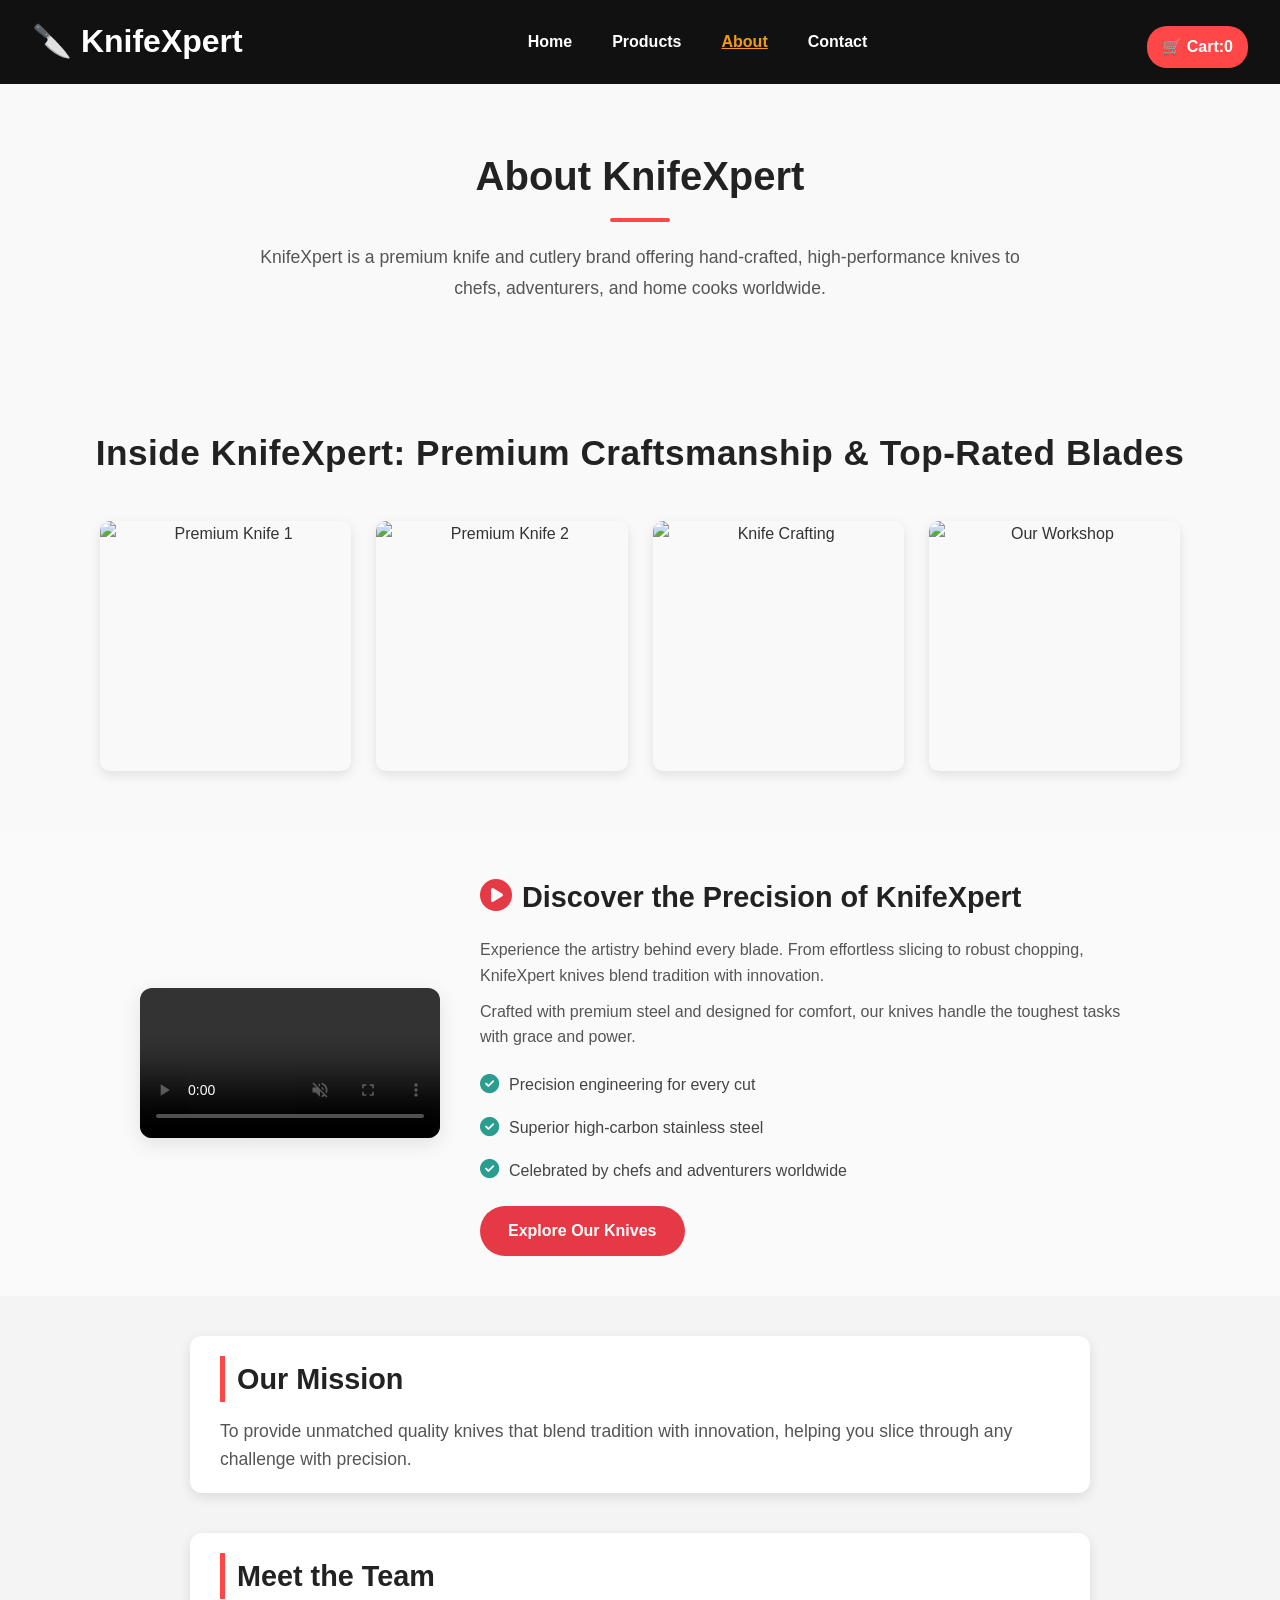
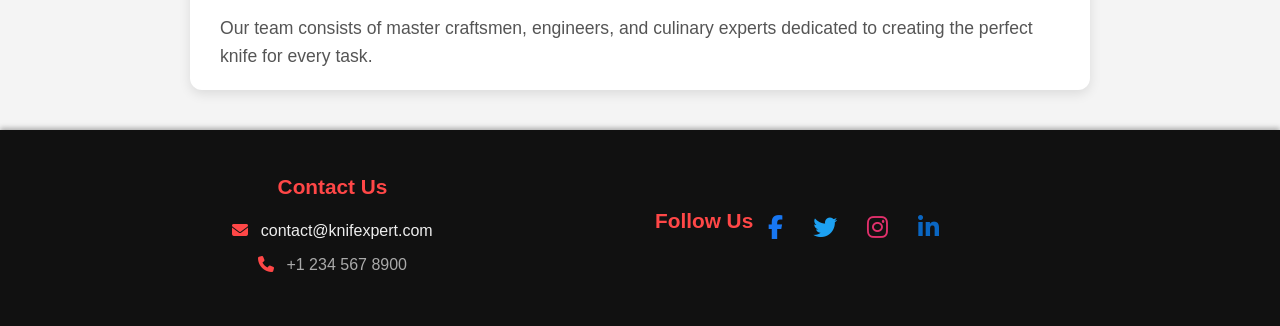
==== About.html @ e0113a68 "Add files via upload" ====
<!DOCTYPE html>
<html lang="en">
<head>
  <meta charset="UTF-8" />
  <meta name="viewport" content="width=device-width, initial-scale=1.0"/>
  <title>About Us | KnifeXpert</title>
  <link rel="stylesheet" href="style.css" />
  <link
    href="https://cdnjs.cloudflare.com/ajax/libs/font-awesome/6.4.0/css/all.min.css"
    rel="stylesheet"
   
  />
</head>
<body>

  <header>
    <h1>🔪 KnifeXpert</h1>
    <nav>
      <ul>
        <li><a href="index.html">Home</a></li>
        <li><a href="products.html">Products</a></li>
        <li><a href="about.html" class="active">About</a></li>
        
        <li><a href="contact.html">Contact</a></li>
      </ul>
    </nav>
    <div class="cart-icon">🛒 Cart: <span id="cart-count">0</span></div>
  </header>

  <main>
    <section class="about-intro">
      <h2>About KnifeXpert</h2>
      <p>
        KnifeXpert is a premium knife and cutlery brand offering hand-crafted, high-performance knives to chefs, adventurers, and home cooks worldwide.
      </p>
    </section>

    <!-- Image Gallery -->
    <section class="about-gallery">
      <h2>Inside KnifeXpert: Premium Craftsmanship & Top-Rated Blades</h2>
      <div class="gallery-grid">
        <img src="images/ab 1.jpg" alt="Premium Knife 1">
        <img src="images/ab2.jpg" alt="Premium Knife 2">
        <img src="images/ab 3.jpg" alt="Knife Crafting">
        <img src="images/ab 4.jpg" alt="Our Workshop">
      </div>
    </section>

<!-- Video Section -->
<section class="about-video">
  <div class="video-container">
    
    <!-- Video Left Side -->
    <div class="video-box">
      <video controls autoplay muted loop>
        <source src="video/video4.mp4" type="video/mp4">
        Your browser does not support the video tag.
      </video>
    </div>

    <div class="video-text">
  <h2><span class="icon-play"><i class="fas fa-play-circle"></i></span> Discover the Precision of KnifeXpert</h2>
  <div class="video-description">
    <p>Experience the artistry behind every blade. From effortless slicing to robust chopping, KnifeXpert knives blend tradition with innovation.</p>
    <p>Crafted with premium steel and designed for comfort, our knives handle the toughest tasks with grace and power.</p>
  </div>
  <ul class="features-list">
    <li><span class="icon-check"><i class="fas fa-check-circle"></i></span> Precision engineering for every cut</li>
    <li><span class="icon-check"><i class="fas fa-check-circle"></i></span> Superior high-carbon stainless steel</li>
    <li><span class="icon-check"><i class="fas fa-check-circle"></i></span> Celebrated by chefs and adventurers worldwide</li>
  </ul>
  <a href="products.html" class="btn-explore">Explore Our Knives</a>
</div>
  </div>
</section>





    <!-- Mission Statement -->
    <section class="mission-section">
      <h3>Our Mission</h3>
      <p>To provide unmatched quality knives that blend tradition with innovation, helping you slice through any challenge with precision.</p>
    </section>

    <!-- Team Section -->
    <section class="team-section">
      <h3>Meet the Team</h3>
      <p>Our team consists of master craftsmen, engineers, and culinary experts dedicated to creating the perfect knife for every task.</p>
    </section>
  </main>

  <footer>
    <div class="footer-content">
      <div class="footer-contact">
  <h4>Contact Us</h4>
  <p><i class="fas fa-envelope icon-red"></i> <a href="mailto:contact@knifexpert.com">contact@knifexpert.com</a></p>
  <p><i class="fas fa-phone icon-red"></i> +1 234 567 8900</p>
</div>

      <div class="footer-social">
        <h4>Follow Us</h4>
        <a href="#" aria-label="Facebook"><i class="fab fa-facebook-f"></i></a>
        <a href="#" aria-label="Twitter"><i class="fab fa-twitter"></i></a>
        <a href="#" aria-label="Instagram"><i class="fab fa-instagram"></i></a>
        <a href="#" aria-label="LinkedIn"><i class="fab fa-linkedin-in"></i></a>
      </div>
---- style.css ----
/* =========================
   RESET STYLES
   Removes default margin, padding, and sets box-sizing
============================ */
* {
  margin: 0;
  padding: 0;
  box-sizing: border-box;
  font-family: 'Segoe UI', Tahoma, Geneva, Verdana, sans-serif;
}

/* =========================
   BODY STYLE
============================ */
body {
  background-color: #f8f8f8;
  color: #222;
  line-height: 1.6;
}

/* =========================
   CONTAINER (CENTERS CONTENT)
============================ */
.container {
  width: 90%;
  max-width: 1200px;
  margin: 0 auto;
  padding: 20px 0;
}

/* =========================
   BUTTON STYLE
============================ */
.btn {
  display: inline-block;
  padding: 10px 20px;
  background-color: #111;
  color: #fff;
  text-decoration: none;
  border-radius: 5px;
  cursor: pointer;
  transition: background-color 0.3s ease;
}

.btn:hover {
  background-color: #444;
}

/* =========================
   HEADER AND NAVBAR
============================ */
header {
  background-color: #111;
  color: #fff;
  padding: 15px 0;
  position: sticky;
  top: 0;
  z-index: 1000;
}

header .container {
  display: flex;
  justify-content: space-between;
  align-items: center;
}

.logo {
  font-size: 1.8rem;
  font-weight: bold;
  color: #fff;
  text-decoration: none;
}

nav ul {
  list-style: none;
  display: flex;
  gap: 20px;
}

nav ul li a {
  color: #fff;
  text-decoration: none;
  font-weight: 500;
  transition: color 0.3s ease;
}

nav ul li a:hover {
  color: #ff4500;
}

/* =========================
   HERO SECTION
============================ */
.hero {
  position: relative;
  height: 90vh;
  background: url('hero-video.mp4') center center / cover no-repeat;
  display: flex;
  align-items: center;
  justify-content: center;
  color: #fff;
  text-align: center;
}

.hero-overlay {
  position: absolute;
  top: 0;
  left: 0;
  height: 100%;
  width: 100%;
  background-color: rgba(0, 0, 0, 0.6);
}

.hero-content {
  position: relative;
  z-index: 1;
}

.hero h1 {
  font-size: 3rem;
  margin-bottom: 20px;
}

.hero p {
  font-size: 1.2rem;
  margin-bottom: 30px;
}

/* =========================
   PRODUCT CARDS SECTION
============================ */
.products {
  display: grid;
  grid-template-columns: repeat(auto-fit, minmax(250px, 1fr));
  gap: 30px;
  padding: 40px 0;
}

.product-card {
  background-color: #fff;
  padding: 15px;
  border-radius: 15px;
  box-shadow: 0 4px 10px rgba(0,0,0,0.1);
  transition: transform 0.3s ease;
  position: relative;
}

.product-card:hover {
  transform: translateY(-10px);
}

.product-card img {
  width: 100%;
  height: 200px;
  object-fit: cover;
  border-radius: 10px;
}

.product-info {
  margin-top: 10px;
}

.product-info h4 {
  font-size: 1.2rem;
  margin-bottom: 5px;
  color: #222;
}

.product-info p {
  font-size: 0.9rem;
  color: #555;
  min-height: 40px; /* To keep card heights uniform */
}

.price {
  color: #e60000;
  font-weight: bold;
  margin: 10px 0;
  font-size: 1.1rem;
}

/* =========================
   ADD TO CART BUTTON
============================ */
.add-to-cart {
  padding: 8px 12px;
  background-color: #e60000;
  color: #fff;
  border: none;
  border-radius: 8px;
  cursor: pointer;
  transition: background-color 0.3s ease;
}

.add-to-cart:hover {
  background-color: #b30000;
}

/* =========================
   FOOTER
============================ */
footer {
  background-color: #111;
  color: #fff;
  padding: 30px 0;
  text-align: center;
}

footer .footer-links {
  margin-bottom: 15px;
}

footer .footer-links a {
  color: #ccc;
  margin: 0 10px;
  text-decoration: none;
  font-size: 0.9rem;
}

footer .footer-links a:hover {
  color: #fff;
}

footer p {
  font-size: 0.8rem;
  color: #aaa;
}

/* =========================
   MODALS (LOGIN / SIGNUP)
============================ */
.modal {
  display: none; /* Hidden by default */
  position: fixed;
  z-index: 999;
  top: 0;
  left: 0;
  width: 100%;
  height: 100%;
  background-color: rgba(0, 0, 0, 0.6);
  justify-content: center;
  align-items: center;
}

.modal-content {
  background-color: #fff;
  padding: 30px;
  border-radius: 10px;
  width: 90%;
  max-width: 400px;
  position: relative;
  box-shadow: 0 5px 15px rgba(0,0,0,0.3);
}

.modal h2 {
  margin-bottom: 20px;
  color: #222;
}

.modal input {
  width: 100%;
  padding: 10px;
  margin-bottom: 15px;
  border-radius: 5px;
  border: 1px solid #ccc;
}

.modal button {
  width: 100%;
  padding: 10px;
  background-color: #111;
  color: #fff;
  border: none;
  border-radius: 5px;
  cursor: pointer;
}

.close-modal {
  position: absolute;
  top: 10px;
  right: 10px;
  cursor: pointer;
  font-size: 24px;
  color: #aaa;
  font-weight: bold;
}

.close-modal:hover {
  color: #000;
}

/* =========================
   RESPONSIVE DESIGN
============================ */
@media (max-width: 768px) {
  nav ul {
    flex-direction: column;
    background-color: #222;
    position: absolute;
    top: 60px;
    right: 0;
    width: 200px;
    display: none;
  }

  nav ul.show {
    display: flex;
  }

  .hero h1 {
    font-size: 2rem;
  }

  .hero p {
    font-size: 1rem;
  }
}
header.main-header {
  display: flex;
  justify-content: space-between;
  align-items: center;
  padding: 15px 30px;
  background-color: #222;
  color: white;
  flex-wrap: wrap;
}

.logo h1 {
  margin: 0;
  font-size: 24px;
}

nav ul {
  display: flex;
  list-style: none;
  padding: 0;
  margin: 0;
  gap: 20px;
}

nav ul li a {
  color: white;
  text-decoration: none;
}

.header-right {
  display: flex;
  align-items: center;
  gap: 15px;
}

#search-input {
  padding: 6px 10px;
  border-radius: 4px;
  border: none;
}

button#wishlist-btn,
button#login-btn {
  background: none;
  border: none;
  color: white;
  cursor: pointer;
  font-size: 18px;
}

.cart-icon {
  font-size: 16px;
  color: white;
}

.hamburger {
  display: none; /* Show only on mobile if needed */
}
.featured-items {
  padding: 50px 30px;
  background-color: #f8f8f8;
  text-align: center;
}

.featured-items h2 {
  font-size: 32px;
  margin-bottom: 30px;
}

.featured-grid {
  display: grid;
  grid-template-columns: repeat(auto-fit, minmax(250px, 1fr));
  gap: 30px;
}

.product-card {
  background-color: white;
  border-radius: 12px;
  padding: 20px;
  box-shadow: 0 4px 12px rgba(0, 0, 0, 0.1);
  transition: transform 0.3s ease;
}

.product-card:hover {
  transform: translateY(-5px);
}

.product-card img {
  width: 100%;
  height: 200px;
  object-fit: cover;
  border-radius: 10px;
  margin-bottom: 15px;
}

.product-card h3 {
  font-size: 20px;
  margin-bottom: 10px;
}

.product-card p {
  font-size: 14px;
  color: #555;
  margin-bottom: 15px;
}

.product-card .btn {
  background-color: #222;
  color: white;
  border: none;
  padding: 10px 20px;
  border-radius: 8px;
  cursor: pointer;
  transition: background 0.3s ease;
}

.product-card .btn:hover {
  background-color: #444;
}

/* Hero Section */
.hero {
  position: relative;
  height: 100vh;
  overflow: hidden;
  display: flex;
  align-items: center;
  justify-content: center;
}

.hero-video {
  position: absolute;
  width: 100%;
  height: 100%;
  object-fit: cover;
  top: 0;
  left: 0;
  z-index: 1;
  filter: brightness(0.4);
}

.hero-content {
  position: relative;
  z-index: 2;
  text-align: center;
  color: white;
  padding: 0 20px;
}

.hero-content h1 {
  font-size: 3rem;
  margin-bottom: 20px;
  font-weight: 700;
}

.hero-content p {
  font-size: 1.3rem;
  margin-bottom: 25px;
}

.hero-content .btn {
  padding: 12px 25px;
  background-color: #fff;
  color: #000;
  font-weight: bold;
  border-radius: 6px;
  text-decoration: none;
  transition: background 0.3s ease;
}

.hero-content .btn:hover {
  background-color: #000;
  color: #fff;
}

/* Home Intro Section */
.home-intro {
  text-align: center;
  padding: 60px 20px;
  background-color: #f4f4f4;
}

.home-intro h2 {
  font-size: 2.5rem;
  margin-bottom: 15px;
}

.home-intro p {
  font-size: 1.1rem;
  color: #555;
}
/* Featured Items Section */
.featured-items {
  padding: 60px 20px;
  background-color: #fff;
  text-align: center;
}

.featured-items h2 {
  font-size: 2.5rem;
  margin-bottom: 40px;
  color: #333;
}

/* Grid Layout for Products */
.featured-grid {
  display: grid;
  grid-template-columns: repeat(auto-fit, minmax(260px, 1fr));
  gap: 30px;
  max-width: 1200px;
  margin: 0 auto;
}

/* Product Card Styling */
.product-card {
  background: #f9f9f9;
  border-radius: 12px;
  padding: 20px;
  box-shadow: 0 4px 10px rgba(0, 0, 0, 0.1);
  transition: transform 0.3s ease, box-shadow 0.3s ease;
}

.product-card:hover {
  transform: translateY(-8px);
  box-shadow: 0 8px 20px rgba(0, 0, 0, 0.15);
}

.product-card img {
  width: 100%;
  height: 200px;
  object-fit: cover;
  border-radius: 8px;
  margin-bottom: 15px;
}

.product-card h3 {
  font-size: 1.3rem;
  margin: 10px 0;
  color: #222;
}

.product-card p {
  font-size: 0.95rem;
  color: #666;
  margin-bottom: 15px;
}

.product-card .btn {
  background-color: #000;
  color: #fff;
  padding: 10px 20px;
  border-radius: 6px;
  border: none;
  cursor: pointer;
  transition: background 0.3s ease;
}

.product-card .btn:hover {
  background-color: #333;
}
.newsletter-section {
  background-color: #ffffff; /* White background */
  color: #000000; /* Black text */
  padding: 50px 20px;
  text-align: center;
}

.newsletter-container {
  max-width: 600px;
  margin: auto;
}

.newsletter-section h3 {
  font-size: 28px;
  margin-bottom: 10px;
  color: #000; /* Make heading black */
}

.newsletter-section p {
  font-size: 16px;
  margin-bottom: 25px;
  color: #333; /* Darker gray for paragraph */
}

#newsletterForm {
  display: flex;
  flex-direction: column;
  gap: 15px;
  align-items: center;
}

#newsletter-email {
  padding: 12px;
  width: 80%;
  max-width: 400px;
  border: 1px solid #ccc;
  border-radius: 8px;
  font-size: 16px;
}

.newsletter-section .btn {
  background-color: #d62828;
  color: #fff;
  border: none;
  padding: 12px 30px;
  border-radius: 8px;
  font-size: 16px;
  cursor: pointer;
  transition: background-color 0.3s ease;
}

.newsletter-section .btn:hover {
  background-color: #a30404;
}


/*footer index*/
footer {
  background-color: #222;
  color: #eee;
  padding: 30px 20px;
  font-family: Arial, sans-serif;
}

.footer-content {
  display: flex;
  justify-content: space-between;  /* Left to right spread */
  flex-wrap: wrap;                  /* Responsive wrapping */
  gap: 20px;
  margin-bottom: 30px;
}

.footer-content > div {
  flex: 1 1 200px;  /* flexible width, min 200px */
}

.footer-content h4 {
  margin-bottom: 15px;
  font-size: 18px;
  color: #ffffff; /* Accent color */
}

.footer-contact p, .footer-policies ul, .footer-customer-service ul {
  margin: 5px 0;
  font-size: 20px;
}

.footer-contact a, .footer-policies a, .footer-customer-service a {
  color: #eee;
  text-decoration: none;
  transition: color 0.3s;
}

.footer-contact a:hover, .footer-policies a:hover, .footer-customer-service a:hover {
  color: #b80202;
}

.footer-map iframe {
  border-radius: 8px;
  max-width: 100%;
}

.footer-social {
  display: flex;
  gap: 15px;
  align-items: center;
}

.social-icon {
  display: inline-block;
  background-color: #fffafa;
  width: 36px;
  height: 36px;
  line-height: 36px;
  text-align: center;
  border-radius: 50%;
  color: #eee;
  font-size: 16px;
  transition: background-color 0.3s, color 0.3s;
}

.social-icon:hover {
  background-color: #fd9c01;
  color: #ffffff;
}

/* Footer bottom (policies & customer service) */
.footer-bottom {
  display: flex;
  justify-content: space-between;
  flex-wrap: wrap;
  gap: 30px;
  margin-bottom: 20px;
}

.footer-policies, .footer-customer-service {
  flex: 1 1 200px;
}

.footer-policies ul, .footer-customer-service ul {
  list-style: none;
  padding: 0;
}

.footer-policies ul li, .footer-customer-service ul li {
  margin-bottom: 8px;
}

/* Copyright text center */
.footer-copy {
  text-align: center;
  font-size: 13px;
  color: #777;
  border-top: 1px solid #444;
  padding-top: 15px;
}

/* Responsive for smaller screens */
@media (max-width: 768px) {
  .footer-content, .footer-bottom {
    flex-direction: column;
  }

  .footer-content > div, .footer-policies, .footer-customer-service {
    flex: 1 1 100%;
  }

  .footer-social {
    justify-content: start;
  }
}
.social-icon.facebook {
  color: #3b5998; /* Facebook Blue */
}

.social-icon.twitter {
  color: #1da1f2; /* Twitter Blue */
}

.social-icon.instagram {
  color: #e1306c; /* Instagram Pink */
}

.social-icon.linkedin {
  color: #0077b5; /* LinkedIn Blue */
}

/* Optional: On hover, thoda darken ya highlight karna ho */
.social-icon:hover {
  opacity: 0.8;
}

/* Product Grid Layout */
.product-grid {
  display: grid;
  grid-template-columns: repeat(auto-fit, minmax(280px, 1fr));
  gap: 30px;
  padding: 20px;
  max-width: 1200px;
  margin: 0 auto;
}

/* Product Card Styling */
.product-card {
  background-color: #fff;
  border: 1px solid #ddd;
  border-radius: 12px;
  padding: 20px;
  box-shadow: 0 4px 8px rgba(0,0,0,0.1);
  text-align: center;
  transition: transform 0.3s ease;
}

.product-card img {
  width: 100%;
  height: 200px;
  object-fit: cover;
  border-radius: 8px;
}

.product-card h3 {
  font-size: 20px;
  margin: 10px 0;
  color: #333;
}

.product-card p {
  margin: 5px 0;
  color: #666;
}

.product-card .price {
  font-weight: bold;
  color: #d62828;
}

.product-card .btn {
  background-color: #d62828;
  color: #fff;
  padding: 10px 20px;
  border: none;
  border-radius: 8px;
  margin-top: 10px;
  cursor: pointer;
  transition: background-color 0.3s ease;
}

.product-card .btn:hover {
  background-color: #a30404;
}

 /*product cards in product.html*/
/* Product Section */
.products {
  padding: 60px 20px;
  background-color: #f9f9f9;
  text-align: center;
}

.products h2 {
  font-size: 32px;
  margin-bottom: 30px;
}

/* Grid Layout for Product Cards */
.product-grid {
  display: grid;
  grid-template-columns: repeat(auto-fit, minmax(260px, 1fr));
  gap: 30px;
  padding: 0 20px;
  max-width: 1200px;
  margin: auto;
}

/* Individual Product Card Styling */
.product-card {
  background: #fff;
  border: 1px solid #ddd;
  border-radius: 12px;
  padding: 20px;
  box-shadow: 0 4px 8px rgba(0,0,0,0.06);
  transition: transform 0.2s ease;
  display: flex;
  flex-direction: column;
  align-items: center;
}

.product-card:hover {
  transform: translateY(-5px);
}

.product-card img {
  width: 100%;
  height: 200px;
  object-fit: cover;
  border-radius: 8px;
  margin-bottom: 15px;
}

.product-card h3 {
  font-size: 20px;
  margin: 10px 0;
}

.product-card p {
  font-size: 14px;
  margin: 4px 0;
}

.product-card .price {
  font-weight: bold;
  color: #d62828;
}

.product-card .btn {
  margin-top: 12px;
  padding: 10px 20px;
  background-color: #d62828;
  color: #fff;
  border: none;
  border-radius: 6px;
  cursor: pointer;
  font-size: 15px;
  transition: background-color 0.3s ease;
}

.product-card .btn:hover {
  background-color: #a30404;
}

/* Header */
.site-header {
  background-color: #000;
  color: #fff;
  padding: 20px 0;
  position: sticky;
  top: 0;
  z-index: 1000;
}

.header-container {
  max-width: 1200px;
  margin: auto;
  padding: 0 20px;
  display: flex;
  justify-content: space-between;
  align-items: center;
  flex-wrap: wrap;
}

.logo {
  font-size: 28px;
  font-weight: bold;
}

.main-nav ul {
  list-style: none;
  display: flex;
  gap: 20px;
  margin: 0;
  padding: 0;
}

.main-nav a {
  color: #fff;
  text-decoration: none;
  font-weight: 500;
  padding: 8px 12px;
  transition: background-color 0.3s ease;
  border-radius: 6px;
}

.main-nav a:hover,
.main-nav a.active {
  background-color: #d62828;
}

/* Hamburger for Mobile */
.hamburger {
  display: none;
  flex-direction: column;
  cursor: pointer;
  gap: 4px;
}

.hamburger span {
  width: 25px;
  height: 3px;
  background: white;
  border-radius: 2px;
}

/* Responsive Menu */
@media (max-width: 768px) {
  .main-nav {
    display: none;
    width: 100%;
  }

  .main-nav ul {
    flex-direction: column;
    background: #111;
    padding: 10px;
    width: 100%;
  }

  .main-nav.active {
    display: block;
  }

  .hamburger {
    display: flex;
  }
}

/* Products Section */
.products {
  padding: 60px 20px;
  background-color: #f5f5f5;
  text-align: center;
}

.products .container {
  max-width: 1200px;
  margin: auto;
}

.section-title {
  font-size: 36px;
  margin-bottom: 30px;
  color: #111;
}

/* Search Bar */
.search-bar {
  width: 100%;
  max-width: 500px;
  padding: 12px 15px;
  font-size: 16px;
  margin-bottom: 40px;
  border: 1px solid #ccc;
  border-radius: 8px;
  outline: none;
  transition: border 0.3s;
}

.search-bar:focus {
  border-color: #d62828;
}

/* Product Grid */
.product-grid {
  display: grid;
  grid-template-columns: repeat(auto-fit, minmax(250px, 1fr));
  gap: 30px;
  justify-content: center;
  align-items: stretch;
}

.product-card {
  background-color: #fff;
  padding: 20px;
  border-radius: 12px;
  box-shadow: 0 4px 12px rgba(0, 0, 0, 0.08);
  transition: transform 0.3s ease;
}

.product-card:hover {
  transform: translateY(-5px);
}

.product-card img {
  max-width: 100%;
  height: auto;
  border-radius: 8px;
}

.product-card h3 {
  margin-top: 15px;
  font-size: 20px;
  color: #222;
}

.product-card p {
  margin: 5px 0;
  font-size: 15px;
  color: #555;
}

.product-card .price {
  font-weight: bold;
  color: #d62828;
}

.product-card .btn {
  margin-top: 10px;
  background-color: #d62828;
  color: #fff;
  padding: 10px 20px;
  border: none;
  border-radius: 8px;
  font-size: 16px;
  cursor: pointer;
  transition: background-color 0.3s ease;
}

.product-card .btn:hover {
  background-color: #a30404;
}
/*Login button style*/
#login-btn {
  background: transparent;
  border: none;
  cursor: pointer;
  font-size: 1.5rem;        /* icon size */
  color: #ffffff;              /* icon color */
  transition: color 0.3s ease, transform 0.3s ease;
  padding: 8px 12px;
  border-radius: 8px;
}

#login-btn:hover {
  color: #007bff;           /* modern blue on hover */
  transform: scale(1.2);    /* subtle zoom on hover */
  background-color: rgba(0, 123, 255, 0.1); /* light blue background on hover */
  box-shadow: 0 2px 8px rgba(0, 123, 255, 0.3);
}

/*wishlist */
/* Wishlist icon color */
#wishlist-btn i {
  color: #e63946;  /* example: nice red color */
  font-size: 1.4rem; /* thoda bada bhi kar sakte hain */
  transition: color 0.3s ease;
}

#wishlist-btn:hover i {
  color: #d62828; /* hover pe thoda dark red */
  cursor: pointer;
}

/* registration style*/
/* Reset & base styles */
* {
  box-sizing: border-box;
  margin: 0;
  padding: 0;
  font-family: 'Segoe UI', Tahoma, Geneva, Verdana, sans-serif;
}

body.light-mode {
  background: #f5f7fa;
  color: #333;
  transition: background 0.3s ease, color 0.3s ease;
}

body.dark-mode {
  background: #121212;
  color: #e1e1e1;
  transition: background 0.3s ease, color 0.3s ease;
}

.register-container {
  max-width: 400px;
  background: #fff;
  padding: 2.5rem 2rem;
  margin: 4rem auto;
  border-radius: 12px;
  box-shadow: 0 8px 20px rgba(0,0,0,0.1);
  text-align: center;
  transition: background 0.3s ease, color 0.3s ease;
}

body.dark-mode .register-container {
  background: #1f1f1f;
  box-shadow: 0 8px 20px rgba(0,0,0,0.6);
  color: #e1e1e1;
}

.register-container h2:first-child {
  font-size: 2.5rem;
  margin-bottom: 0.25rem;
}

.register-container h2:last-child {
  font-weight: 500;
  color: #666;
  margin-bottom: 2rem;
}

form {
  display: flex;
  flex-direction: column;
  gap: 1.25rem;
}

input[type="text"],
input[type="email"],
input[type="password"] {
  padding: 0.85rem 1rem;
  font-size: 1rem;
  border: 1.8px solid #ccc;
  border-radius: 8px;
  outline-offset: 2px;
  outline-color: #4a90e2;
  transition: border-color 0.3s ease, background-color 0.3s ease;
  background: #fafafa;
  color: #333;
}

body.dark-mode input[type="text"],
body.dark-mode input[type="email"],
body.dark-mode input[type="password"] {
  background: #2a2a2a;
  border-color: #555;
  color: #eee;
}

input[type="text"]:focus,
input[type="email"]:focus,
input[type="password"]:focus {
  border-color: #4a90e2;
  background: #fff;
}

.password-field {
  position: relative;
}

.password-field .toggle-password {
  position: absolute;
  right: 14px;
  top: 50%;
  transform: translateY(-50%);
  cursor: pointer;
  font-size: 1.2rem;
  user-select: none;
  color: #666;
  transition: color 0.3s ease;
}

.password-field .toggle-password:hover {
  color: #4a90e2;
}

button.register-btn {
  padding: 0.95rem 0;
  font-size: 1.1rem;
  font-weight: 600;
  color: #fff;
  background: #4a90e2;
  border: none;
  border-radius: 8px;
  cursor: pointer;
  box-shadow: 0 5px 12px rgba(74,144,226,0.6);
  transition: background 0.3s ease, box-shadow 0.3s ease;
}

button.register-btn:hover {
  background: #357ABD;
  box-shadow: 0 7px 15px rgba(53,122,189,0.7);
}

.error-msg {
  margin-top: 0.5rem;
  color: #e74c3c;
  font-weight: 600;
  font-size: 0.9rem;
  display: none;
}

.theme-toggle {
  margin-top: 1.75rem;
  font-size: 1rem;
  cursor: pointer;
  color: #4a90e2;
  user-select: none;
  transition: color 0.3s ease;
}

.theme-toggle:hover {
  color: #357ABD;
}

.register-footer {
  margin-top: 2rem;
  font-size: 0.95rem;
  color: #666;
}

body.dark-mode .register-footer {
  color: #aaa;
}

.register-footer a {
  color: #4a90e2;
  text-decoration: none;
  font-weight: 600;
  transition: color 0.3s ease;
}

.register-footer a:hover {
  color: #357ABD;
}

/* Responsive */
@media (max-width: 480px) {
  .register-container {
    margin: 2rem 1rem;
    padding: 2rem 1.5rem;
  }
}

/*cart style optional*/
.cart-icon {
  margin-left: 15px;
  padding: 8px 12px;
  background-color: #f8f8f8;
  border-radius: 5px;
  text-decoration: none;
  color: #000;
  font-weight: bold;
  transition: background 0.3s ease;
}

.cart-icon:hover {
  background-color: #ddd;
}

/* Style the header */
header {
  display: flex;
  justify-content: space-between;
  align-items: center;
  padding: 15px 30px;
  background-color: #1a1a1a;
  color: white;
  flex-wrap: wrap;
}

/* Navigation menu */
header nav ul {
  display: flex;
  list-style: none;
  gap: 20px;
  padding: 0;
  margin: 0;
}

/* Cart icon alignment */
.cart-icon {
  font-size: 1rem;
  background-color: #ff4747;
  padding: 8px 15px;
  border-radius: 20px;
  color: white;
  font-weight: bold;
  display: flex;
  align-items: center;
  justify-content: center;
  white-space: nowrap;
  margin-top: 10px;
}

@media screen and (max-width: 768px) {
  header {
    flex-direction: column;
    align-items: flex-start;
  }

  .cart-icon {
    align-self: flex-end;
    margin-top: 10px;
  }
}

/* About Gallery Section */
.about-gallery {
  padding: 60px 20px;
  background-color: #f9f9f9;
  text-align: center;
}

.about-gallery h2 {
  font-size: 2.2rem;
  margin-bottom: 40px;
  color: #222;
  font-weight: bold;
  letter-spacing: 0.5px;
}

.gallery-grid {
  display: grid;
  grid-template-columns: repeat(auto-fit, minmax(250px, 1fr));
  gap: 25px;
  max-width: 1100px;
  margin: 0 auto;
  padding: 0 10px;
}

.gallery-grid img {
  width: 100%;
  height: 250px;
  object-fit: cover;
  border-radius: 10px;
  box-shadow: 0 4px 12px rgba(0, 0, 0, 0.1);
  transition: transform 0.3s ease, box-shadow 0.3s ease;
}

.gallery-grid img:hover {
  transform: scale(1.03);
  box-shadow: 0 8px 20px rgba(0, 0, 0, 0.2);
}

/* About Intro Section */
.about-intro {
  background-color: #f9f9f9;
  padding: 60px 20px;
  text-align: center;
}

.about-intro h2 {
  font-size: 2.5rem;
  margin-bottom: 20px;
  color: #222;
  font-weight: bold;
  position: relative;
  display: inline-block;
}

.about-intro h2::after {
  content: '';
  display: block;
  width: 60px;
  height: 4px;
  background-color: #ff4747;
  margin: 10px auto 0;
  border-radius: 2px;
}

.about-intro p {
  font-size: 1.1rem;
  max-width: 800px;
  margin: 0 auto;
  line-height: 1.8;
  color: #555;
}
/* Video Section Container */
.about-video {
  padding: 40px 20px;
  background-color: #fafafa;
}

.video-container {
  display: flex;
  gap: 40px;
  max-width: 1000px;
  margin: 0 auto;
  align-items: center;
  flex-wrap: wrap;
}

/* Video Box */
.video-box video {
  width: 100%;
  max-width: 480px;
  border-radius: 12px;
  box-shadow: 0 6px 20px rgba(0,0,0,0.1);
  display: block;
}

/* Video Text Content */
.video-text {
  flex: 1;
  min-width: 280px;
}

/* Heading with Icon */
.video-text h2 {
  font-size: 1.8rem;
  margin-bottom: 15px;
  display: flex;
  align-items: center;
  gap: 10px;
  color: #222;
}

.video-text .icon-play {
  color: #e63946;
  font-size: 2rem;
}

/* Paragraphs */
.video-description p {
  font-size: 1rem;
  line-height: 1.6;
  color: #555;
  margin-bottom: 10px;
}

/* Features List */
.features-list {
  list-style: none;
  padding-left: 0;
  margin: 20px 0;
}

.features-list li {
  font-size: 1rem;
  margin-bottom: 12px;
  color: #444;
  display: flex;
  align-items: center;
  gap: 10px;
}

.features-list .icon-check {
  color: #2a9d8f;
  font-size: 1.2rem;
}

/* Explore Button */
.btn-explore {
  display: inline-block;
  background-color: #e63946;
  color: white;
  padding: 12px 28px;
  border-radius: 25px;
  text-decoration: none;
  font-weight: 600;
  transition: background-color 0.3s ease;
}

.btn-explore:hover {
  background-color: #c5303f;
}

/* Responsive Adjustments */
@media (max-width: 768px) {
  .video-container {
    flex-direction: column;
    gap: 25px;
  }

  .video-box video {
    max-width: 100%;
  }
}
/* Mission & Team Sections Common Styles */
.mission-section,
.team-section {
  max-width: 900px;
  margin: 40px auto;
  padding: 20px 30px;
  background-color: #fff;
  border-radius: 12px;
  box-shadow: 0 4px 12px rgba(0, 0, 0, 0.1);
  color: #333;
  font-family: 'Segoe UI', Tahoma, Geneva, Verdana, sans-serif;
}

/* Headings */
.mission-section h3,
.team-section h3 {
  font-size: 1.8rem;
  color: #222;
  margin-bottom: 15px;
  border-left: 5px solid #ff4747; /* red accent */
  padding-left: 12px;
}

/* Paragraphs */
.mission-section p,
.team-section p {
  font-size: 1.1rem;
  line-height: 1.6;
  color: #555;
  margin: 0;
}
footer {
  background-color: #222;
  color: #eee;
  padding: 40px 20px;
  font-family: 'Segoe UI', Tahoma, Geneva, Verdana, sans-serif;
}

.footer-content {
  max-width: 1200px;
  margin: 0 auto;
  display: flex;
  justify-content: space-between;
  flex-wrap: wrap;
  gap: 30px;
}

.footer-contact,
.footer-social {
  flex: 1 1 300px;
}

.footer-contact h4,
.footer-social h4 {
  font-size: 1.3rem;
  margin-bottom: 15px;
  color: #ff4747;
}

.footer-contact p {
  margin: 8px 0;
  font-size: 1rem;
}

.footer-contact p i.icon-red {
  color: #ff4747;
  margin-right: 8px;
}

.footer-contact a {
  color: #eee;
  text-decoration: none;
  transition: color 0.3s ease;
}

.footer-contact a:hover {
  color: #ff4747;
}

.footer-social a {
  display: inline-block;
  margin-right: 15px;
  font-size: 1.5rem;
  color: #eee;
  transition: color 0.3s ease;
}

.footer-social a:hover {
  color: #ff4747;
}

@media (max-width: 600px) {
  .footer-content {
    flex-direction: column;
    gap: 20px;
  }
}
.footer-social a {
  display: inline-block;
  margin-right: 15px;
  font-size: 1.5rem;
  transition: color 0.3s ease;
}

/* Individual social icon colors */
.footer-social a[aria-label="Facebook"] {
  color: #1877F2; /* Facebook Blue */
}

.footer-social a[aria-label="Twitter"] {
  color: #1DA1F2; /* Twitter Blue */
}

.footer-social a[aria-label="Instagram"] {
  color: #E1306C; /* Instagram Pink */
}

.footer-social a[aria-label="LinkedIn"] {
  color: #0A66C2; /* LinkedIn Blue */
}

/* On hover, darken each color */
.footer-social a:hover[aria-label="Facebook"] {
  color: #125abd;
}

.footer-social a:hover[aria-label="Twitter"] {
  color: #0d95e8;
}

.footer-social a:hover[aria-label="Instagram"] {
  color: #b12758;
}

.footer-social a:hover[aria-label="LinkedIn"] {
  color: #084c8d;
}

/* General Reset */
* {
  margin: 0;
  padding: 0;
  box-sizing: border-box;
}
body {
  font-family: 'Segoe UI', sans-serif;
  line-height: 1.6;
  background: #f8f9fa;
  color: #333;
}

.container {
  max-width: 1100px;
  margin: auto;
  padding: 20px;
}

header {
  background: #111;
  color: #fff;
  padding: 15px 0;
}
header .nav {
  display: flex;
  justify-content: space-between;
  align-items: center;
}
.logo {
  font-size: 24px;
}
nav ul {
  display: flex;
  list-style: none;
}
nav ul li {
  margin-left: 20px;
}
nav ul li a {
  color: #fff;
  text-decoration: none;
  font-weight: bold;
}
nav ul li a.active,
nav ul li a:hover {
  color: #f39c12;
}
.contact-page form {
  display: flex;
  flex-direction: column;
  align-items: center;
}


.contact-page {
  padding: 50px 20px;
  background: #fff;
  border-top: 4px solid #f39c12;
}
.contact-page h2 {
  font-size: 32px;
  margin-bottom: 10px;
}
.contact-page p {
  margin-bottom: 20px;
}

form {
  display: flex;
  flex-direction: column;
}
form input[type="text"],
form input[type="email"],
form textarea {
  width: 100%;
  max-width: 600px;
  padding: 15px;
  margin-bottom: 15px;
  border: 1px solid #ccc;
  border-radius: 5px;
  font-size: 16px;
  resize: vertical;
}


form .btn {
  background-color: #a30202;
  color: white;
  padding: 12px;
  border: none;
  border-radius: 5px;
  font-size: 18px;
  cursor: pointer;
}
form .btn:hover {
  background-color: #be0303;
}
.status-message {
  margin-top: 10px;
  font-weight: bold;
  color: green;
}

footer {
  background: #111;
  color: #fff;
  text-align: center;
  padding: 20px 0;
  margin-top: 30px;
}

/* Responsive Design */
@media (max-width: 768px) {
  header .nav {
    flex-direction: column;
    align-items: flex-start;
  }
  nav ul {
    flex-direction: column;
    width: 100%;
  }
  nav ul li {
    margin: 10px 0;
  }
}


/* === Global Reset and Base Styles === */
* {
  margin: 0;
  padding: 0;
  box-sizing: border-box;
}

body {
  font-family: 'Segoe UI', sans-serif;
  line-height: 1.6;
  background-color: #f4f4f4;
  color: #333;
}

/* === Header & Navigation === */
header {
  background: #111;
  color: #fff;
  padding: 1rem 2rem;
}

nav {
  display: flex;
  justify-content: space-between;
  align-items: center;
  flex-wrap: wrap;
}

nav h2 {
  font-size: 1.8rem;
}

nav ul {
  list-style: none;
  display: flex;
  gap: 1.2rem;
}

nav a {
  color: #fff;
  text-decoration: none;
  font-weight: 500;
  transition: color 0.3s ease;
}

nav a:hover,
nav .active {
  color: #f0c040;
}

/* Global Styles */
body {
  font-family: 'Segoe UI', sans-serif;
  margin: 0;
  padding: 0;
  background: #f4f4f4;
}

/* Header & Footer */
header,
footer {
  background: #111;
  color: white;
  padding: 1rem 2rem;
}

nav {
  display: flex;
  justify-content: space-between;
  align-items: center;
}

nav ul {
  display: flex;
  gap: 1rem;
  list-style: none;
  padding: 0;
}

nav a {
  color: white;
  text-decoration: none;
}

nav a.active {
  font-weight: bold;
  text-decoration: underline;
}

footer {
  background: #111;
  color: white;
  padding: 1.2rem 2rem;
  text-align: center;
  font-size: 1rem;
  box-shadow: 0 -2px 5px rgba(0,0,0,0.3);
  position: relative;
  bottom: 0;
  width: 100%;
}


.shop-banner {
  height: 900px; /* Increased height for better full image visibility */
  background-image: url('images/about.jpg');
  background-position: center;
  background-repeat: no-repeat;
  background-size: contain;
  background-color: #000;
  color: #fff;
  text-align: center;
  padding: 4rem 1rem;
}

.shop-banner {
  height: 900px;
  background-image: url('images/about.jpg');
  background-position: center;
  background-repeat: no-repeat;
  background-size: contain;
  background-color: #000;
  color: #fff;

  display: flex;                /* Flexbox layout */
  flex-direction: column;       /* Arrange items vertically */
  justify-content: center;      /* Center vertically */
  align-items: center;          /* Center horizontally */

  text-align: center;
  padding: 4rem 1rem;
}

.btn.details-btn {
  background-color: #444; /* Darker or different color */
  margin-left: 10px;
  text-decoration: none;
  color: white;
  padding: 8px 14px;
  border-radius: 4px;
  display: inline-block;
}

.btn.details-btn:hover {
  background-color: #222;
}

.product-image-wrapper {
  position: relative;
  width: 100%;
  height: auto;
  cursor: pointer;
}

.product-icons {
  position: absolute;
  top: 10px;
  right: 10px;
  display: flex;
  flex-direction: column;
  gap: 10px;
  opacity: 0;
  pointer-events: none;
  transition: opacity 0.3s ease;
  z-index: 10;
}

.product-image-wrapper:hover .product-icons {
  opacity: 1;
  pointer-events: auto;
}

.icon-btn {
  background: rgba(255, 255, 255, 0.9);
  border: 1px solid #ccc;
  padding: 6px;
  font-size: 18px;
  cursor: pointer;
  border-radius: 50%;
  width: 36px;
  height: 36px;
  display: flex;
  align-items: center;
  justify-content: center;
  color: #333;
  transition: background-color 0.3s ease, color 0.3s ease;
}

.icon-btn:hover {
  background-color: #ff0000;
  color: white;
}
.product-image-wrapper {
  position: relative;
  width: 100%;
  height: auto;
  cursor: pointer;
}

.product-icons {
  position: absolute;
  top: 10px;
  right: 10px;
  display: flex;
  flex-direction: column;
  gap: 10px;
  opacity: 0;
  pointer-events: none;
  transition: opacity 0.3s ease;
  z-index: 10;
}

.product-image-wrapper:hover .product-icons {
  opacity: 1;
  pointer-events: auto;
}

.icon-btn {
  background: rgba(255, 255, 255, 0.9);
  border: 1px solid #ccc;
  padding: 6px;
  font-size: 18px;
  cursor: pointer;
  border-radius: 50%;
  width: 36px;
  height: 36px;
  display: flex;
  align-items: center;
  justify-content: center;
  color: #333;
  transition: background-color 0.3s ease, color 0.3s ease;
}

.icon-btn:hover {
  background-color: #ff0000;
  color: white;
}

footer {
  background-color: #111;
  color: #f1f1f1;
  padding: 40px 20px;
  font-family: 'Segoe UI', sans-serif;
}

.footer-content,
.footer-bottom {
  display: flex;
  flex-wrap: wrap;
  justify-content: space-between;
  gap: 30px;
}

.footer-section {
  flex: 1 1 200px;
  min-width: 250px;
}

.footer-section h4 {
  font-size: 18px;
  margin-bottom: 10px;
  color: #fff;
}

.footer-section ul {
  list-style: none;
  padding: 0;
}

.footer-section ul li {
  margin-bottom: 8px;
}

.footer-section a {
  color: #bbb;
  text-decoration: none;
  transition: color 0.3s;
}

.footer-section a:hover {
  color: #fff;
}

.social-icon {
  display: inline-block;
  margin-right: 10px;
  font-size: 18px;
  color: #bbb;
  transition: color 0.3s;
}

.social-icon:hover {
  color: #fff;
}

.footer-copy {
  text-align: center;
  margin-top: 30px;
  font-size: 14px;
  color: #aaa;
}

.product-detail-container {
  display: flex;
  flex-wrap: wrap;
  padding: 2rem;
  gap: 2rem;
  background: #f9f9f9;
}

.product-image img {
  width: 100%;
  max-width: 400px;
  border-radius: 10px;
  box-shadow: 0 0 10px #ffffff;
}

.product-info {
  flex: 1;
}

.product-price {
  color: #e60023;
  font-size: 1.5rem;
  margin: 0.5rem 0;
}

.product-rating {
  color: gold;
  font-size: 1rem;
}

.product-buttons button {
  margin: 0.5rem 0.5rem 0 0;
  padding: 0.6rem 1rem;
  border: none;
  background-color: #000;
  color: #fff;
  border-radius: 5px;
  cursor: pointer;
}
.related-products {
  padding: 2rem;
  background-color: #f5f5f5;
  text-align: center;
}

.related-product-list {
  display: flex;
  justify-content: center;
  gap: 2rem;
  flex-wrap: wrap;
  margin-top: 1rem;
}

.related-product-list a {
  display: block;
  width: 180px;
  text-decoration: none;
  color: #333;
  border: 1px solid #ddd;
  border-radius: 10px;
  padding: 1rem;
  background: #fff;
  box-shadow: 0 2px 5px rgba(0,0,0,0.1);
  transition: transform 0.2s ease;
}

.related-product-list a:hover {
  transform: translateY(-5px);
}

.related-product-list img {
  width: 100%;
  height: 150px;
  object-fit: cover;
  border-radius: 8px;
  margin-bottom: 0.5rem;
}
.product-rating .star i {
  color: #ccc;
  cursor: pointer;
  font-size: 24px;
  transition: color 0.3s;
}

.product-rating .star.hovered i,
.product-rating .star.selected i {
  color: gold;
}
.product-buttons {
  display: flex;
  gap: 10px;
  margin-top: 15px;
}

.product-buttons button {
  padding: 10px 20px;
  border: none;
  border-radius: 5px;
  cursor: pointer;
  font-weight: bold;
  transition: background 0.3s ease;
}

.add-to-cart-btn {
  background-color: #28a745;
  color: white;
}

.wishlist-btn {
  background-color: #ffc107;
  color: white;
}

.buy-now-btn {
  background-color: #dc3545;
  color: white;
}

.product-buttons button:hover {
  opacity: 0.9;
}

@media (max-width: 768px) {
  .product-detail-container {
    flex-direction: column;
    padding: 10px;
  }
  .product-image img {
    width: 100%;
  }
}
.product-detail-container {
  display: flex;
  flex-wrap: wrap;
  gap: 2rem;
  padding: 2rem;
  background: #fff;
  border-radius: 10px;
  box-shadow: 0 0 20px rgba(0,0,0,0.1);
}

.product-image img {
  max-width: 100%;
  border-radius: 10px;
}

.product-info {
  flex: 1;
  min-width: 300px;
}

.product-price {
  font-size: 1.5rem;
  color: #e91e63;
  font-weight: bold;
}

.product-rating .star {
  color: gold;
  cursor: pointer;
}

.product-description {
  margin: 1rem 0;
}

.product-buttons button {
  margin-right: 10px;
  padding: 10px 20px;
  border: none;
  border-radius: 5px;
  cursor: pointer;
}

.add-to-cart-btn {
  background-color: #28a745;
  color: white;
}

.wishlist-btn {
  background-color: #ff4081;
  color: white;
}

.buy-now-btn {
  background-color: #ffc107;
  color: white;
}
/* General Styling */
.product-detail-container {
  display: flex;
  flex-wrap: wrap;
  gap: 2rem;
  padding: 2rem;
  background: #fff;
  border-radius: 10px;
  box-shadow: 0 0 20px rgba(0,0,0,0.1);
  justify-content: center;
  align-items: flex-start;
}

.product-image {
  flex: 1 ;
max-width: 500px;
height: auto;
  text-align: center;
  padding-left: 60px; /* 👈 Add this line */
   padding-top: 60px;
}

.product-image img {
  width: 100%;
  height: auto;
  border-radius: 10px;
}

.product-info {
  flex: 1 1 300px;
  max-width: 600px;
   padding-left: 60px;
}

.product-price {
  font-size: 1.5rem;
  color: #e91e63;
  font-weight: bold;
  margin: 10px 0;
}

.product-rating .star {
  color: gold;
  font-size: 20px;
  margin-right: 4px;
  cursor: pointer;
}

#rating-value {
  margin-left: 10px;
  font-size: 14px;
  color: #333;
}

.product-description {
  margin: 1rem 0;
  color: #444;
  line-height: 1.6;
}

input[type="number"] {
  width: 80px;
  padding: 5px;
  margin-bottom: 10px;
}

.product-buttons {
  margin: 1rem 0;
}

.product-buttons button {
  margin-right: 10px;
  padding: 10px 20px;
  border: none;
  border-radius: 6px;
  font-weight: bold;
  cursor: pointer;
  transition: background 0.3s;
}

.add-to-cart-btn {
  background-color: #28a745;
  color: white;
}

.wishlist-btn {
  background-color: #ff4081;
  color: white;
}

.buy-now-btn {
  background-color: #ffc107;
  color: white;
}

.product-buttons button:hover {
  opacity: 0.85;
}

/* Product Features */
.product-info ul {
  list-style: disc inside;
  padding-left: 0;
  margin-top: 1rem;
}

.product-info h3 {
  margin-top: 2rem;
  font-size: 1.2rem;
}



/* ============================
   🔄 Responsive Adjustments 
   ============================ */

@media (max-width: 768px) {
  .product-detail-container {
  display: flex;
  flex-wrap: wrap;
  gap: 2rem;
  padding: 2rem 2rem 2rem 2.5rem; /* 👈 Left padding thoda zyada */
}


  .product-image, .product-info {
    max-width: 100%;
    text-align: center;
  }

  .product-buttons {
    display: flex;
    flex-direction: column;
    align-items: center;
  }

  .product-buttons button {
    margin: 8px 0;
    width: 100%;
    max-width: 250px;
  }
}

@media (max-width: 480px) {
  .product-price {
    font-size: 1.3rem;
  }

  .product-rating .star {
    font-size: 18px;
  }

  .product-buttons button {
    font-size: 14px;
    padding: 10px;
  }

  input[type="number"] {
    width: 60px;
  }
}

   /*          
   /* Container Styling */
.Product-detail-container {
  display: flex;
  flex-wrap: wrap;
  gap: 2rem;
  padding: 2rem;
  background: #fff;
  border-radius: 15px;
  box-shadow: 0 0 30px rgba(0,0,0,0.1);
  justify-content: center;
  align-items: flex-start;
  margin: 40px auto;
  max-width: 1200px;
}

/* Product Image Styling */
.product-image img {
  width: 100%;
  max-width: 450px;
  height: auto;
  border-radius: 15px;
  box-shadow: 0 5px 20px rgba(0,0,0,0.2);
  transition: transform 0.3s ease;
}

.product-image img:hover {
  transform: scale(1.05);
}

/* Product Info Styling */
.product-info {
  flex: 1;
  max-width: 600px;
}

.product-info h2 {
  font-size: 2.2rem;
  margin-bottom: 10px;
  color: #333;
  font-weight: 700;
}

.product-price {
  font-size: 2rem;
  color: #e74c3c;
  margin: 10px 0;
  font-weight: 600;
}





/* Product Description */
.product-description {
  font-size: 1.1rem;
  color: #555;
  margin: 20px 0;
  line-height: 1.6;
}

/* Quantity Section */
.quantity-section {
  margin: 20px 0;
  font-size: 1rem;
}

input[type="number"] {
  width: 80px;
  padding: 8px;
  border: 1px solid #ccc;
  border-radius: 5px;
  font-size: 1rem;
}

/* Buttons Styling */
.product-buttons {
  margin: 20px 0;
}

.product-buttons button {
  margin: 10px 10px 0 0;
  padding: 12px 30px;
  border: none;
  border-radius: 50px;
  cursor: pointer;
  font-weight: bold;
  font-size: 1rem;
  transition: all 0.3s ease;
  box-shadow: 0 5px 15px rgba(0,0,0,0.1);
}

.add-to-cart-btn {
  background: linear-gradient(135deg, #27ae60, #2ecc71);
  color: white;
}

.add-to-cart-btn:hover {
  background: linear-gradient(135deg, #19e992, #229954);
}

.wishlist-btn {
  background: linear-gradient(135deg, #e74c3c, #ff6b6b);
  color: white;
}

.wishlist-btn:hover {
  background: linear-gradient(135deg, #c0392b, #ff4d4d);
}

.buy-now-btn {
  background: linear-gradient(135deg, #f82e5a, #f1c40f);
  color: white;
}

.buy-now-btn:hover {
  background: linear-gradient(135deg, #d68910, #f39c12);
}

/* Features List */
.product-info ul {
  margin-top: 20px;
  padding-left: 25px;
  list-style-type: disc;
}

.product-info ul li {
  margin-bottom: 10px;
  font-size: 1.1rem;
  color: #333;
}

/* Responsive Design */
@media(max-width: 768px) {
  .product-detail-container {
    flex-direction: column;
    align-items: center;
  }

  .product-info {
    max-width: 100%;
  }

  .product-image img {
    max-width: 100%;
  }
}
/* General Reset */
* {
  margin: 0;
  padding: 0;
  box-sizing: border-box;
}

/* Navbar Container */
.navbar {
  display: flex;
  justify-content: space-between;
  align-items: center;
  background-color: #111;
  padding: 15px 40px;
  position: relative;
  z-index: 100;
}

/* Left Logo */
.logo {
  font-size: 1.8rem;
  font-weight: bold;
  color: #fff;
  text-decoration: none;
}

/* Right Links Container */
.navbar-right {
  display: flex;
  gap: 30px;
  margin-left: 1000px;  /* <-- THIS adds space between logo & links */
}

.navbar-right a {
  color: #fff;
  text-decoration: none;
  font-size: 1.1rem;
  transition: color 0.3s;
}

.navbar-right a:hover {
  color: gold;
}

/* Hamburger Menu (hidden on desktop) */
.hamburger {
  display: none;
  font-size: 1.8rem;
  color: #fff;
  cursor: pointer;
}

/* Responsive Styles */
@media (max-width: 768px) {
  .navbar-right {
    position: absolute;
    top: 70px;
    right: 0;
    background-color: #111;
    flex-direction: column;
    gap: 15px;
    width: 100%;
    text-align: center;
    padding: 20px 0;
    display: none;
  }

  .navbar-right.show {
    display: flex;
  }

  .hamburger {
    display: block;
  }
}




.btn {
  background: var(--btn-bg);
  color: var(--btn-text);
  padding: 12px 18px;
  margin: 6px 4px;
  border: none;
  border-radius: 8px;
  font-size: 14.5px;
  cursor: pointer;
  transition: 0.3s ease;
  text-decoration: none;
  display: inline-block;
}
/* HEADER STYLE */
.cart-header {
  background: black;
  color: white;
  text-align: center;
  padding: 1rem;
}

/* MAIN CONTAINER */
.cart-main {
  display: flex;
  justify-content: center;
  padding: 2rem;
}

/* CART CONTAINER */
.cart-container {
  max-width: 1000px;
  padding: 1rem;
  background: #fff;
  border-radius: 12px;
  box-shadow: 0px 0px 15px rgba(0,0,0,.1);
}

/* TOTAL */
.cart-total {
  font-size: 1.2rem;
  font-weight: bold;
  text-align: right;
  margin-top: 1rem;
}

/* BUTTON */
.checkout-button {
  text-align: right;
  margin: 1rem 0;
}
.checkout-button .btn {
  padding: 10px 20px;
  font-size: 1rem;
  font-weight: bold;
  border-radius: 8px;
  background: black;
  color: white;
  text-decoration: none;
}
.checkout-button .btn:hover {
  background: #333;
}
/* ================= FOOTER STYLE ================= */
.main-footer {
  background-color: #111;
  color: #f9f9f9;
  padding: 2rem 1rem;
}
.footer-container {
  display: flex;
  flex-wrap: wrap;
  justify-content: space-around;
  max-width: 1200px;
  margin: auto;
}
.footer-column {
  flex: 1 1 250px;
  margin: 1rem 0;
}
.footer-column h3 {
  font-size: 1.25rem;
  color: #ff4d4d;
  margin-bottom: 1rem;
}
.footer-column p,
.footer-column a {
  font-size: 0.95rem;
  color: #f9f9f9;
  text-decoration: none;
}
.footer-column a:hover {
  color: #ff4d4d;
  text-decoration: underline;
}
.footer-column i {
  font-size: 1.5rem;
  margin-right: 15px;
  color: #f9f9f9;
  transition: color 0.3s ease;
}
.footer-column i:hover {
  color: #ff4d4d;
}
.footer-bottom {
  text-align: center;
  padding: 1rem 0;
  border-top: 1px solid #333;
  margin-top: 1rem;
  font-size: 0.9rem;
}




/* Blog ke andar video ko horizontal aur responsive banaye */
.blog-item video {
    display: block;
    width: 100%;           /* Poore available space le */
    aspect-ratio: 16 / 9;  /* Video ka ratio banaye rakhe */
    border-radius: 8px;    /* Corner thode rounded ho jayein */
    object-fit: cover;     /* Video ko nicely crop aur fit kare */
}
.terms-checkbox {
  display: flex;
  align-items: center;
  gap: 10px;
  margin: 20px 0;
  font-size: 15px;
  line-height: 1.4;
}

.terms-checkbox input[type="checkbox"] {
  width: 18px;
  height: 18px;
  cursor: pointer;
}

.terms-checkbox label {
  cursor: pointer;
}

.terms-checkbox a {
  color: #007BFF;
  text-decoration: underline;
}
.order-summary {
  background: #fff;
  border-radius: 12px;
  padding: 2rem;
  box-shadow: 0 5px 15px rgba(0,0,0,0.05);
  flex: 1 1 45%;
}

.order-summary h2 {
  font-size: 22px;
  margin-bottom: 1.5rem;
  text-align: center;
  border-bottom: 1px solid #eee;
  padding-bottom: 10px;
}

.order-items .item {
  display: flex;
  align-items: center;
  gap: 15px;
  border-bottom: 1px solid #eee;
  padding: 12px 0;
}

.order-items .item img {
  width: 60px;
  height: 60px;
  border-radius: 8px;
  object-fit: cover;
}

.order-items .item-details {
  flex: 1;
}

.order-items .item-details h4 {
  margin: 0;
  font-size: 16px;
}

.order-items .item-details p {
  margin: 4px 0;
  font-size: 14px;
  color: #666;
}

.order-items .item-price {
  font-weight: bold;
}

.price-summary {
  margin-top: 20px;
  font-size: 16px;
}

.price-summary div {
  display: flex;
  justify-content: space-between;
  margin: 10px 0;
}

.price-summary .total {
  font-size: 18px;
  font-weight: bold;
  border-top: 1px solid #ccc;
  padding-top: 10px;
}

.price-summary {
  background: #f9fafb;
  padding: 1rem;
  border-radius: 12px;
  box-shadow: 0 2px 6px rgba(0,0,0,0.06);
  margin-top: 1rem;
  font-size: 16px;
}
.price-summary div {
  display: flex;
  justify-content: space-between;
  margin: 6px 0;
}
.total {
  font-size: 18px;
  font-weight: bold;
  border-top: 1px solid #ddd;
  padding-top: 10px;
  margin-top: 10px;
}
.terms-checkbox {
  display: flex;
  align-items: center;
  gap: 10px;
  font-size: 14px;
  margin-top: 15px;
}

.terms-checkbox input[type="checkbox"] {
  width: 18px;
  height: 18px;
  accent-color: green;
}

.price-summary {
  border-top: 1px solid #ddd;
  padding-top: 1rem;
  margin-top: 1rem;
  font-size: 16px;
}

.price-summary div {
  display: flex;
  justify-content: space-between;
  margin: 8px 0;
}
/* style.css for wishlist.html */
/* style.css for wishlist.html */

/* General font */
body {
  font-family: 'Segoe UI', Tahoma, Geneva, Verdana, sans-serif;
}

/* Card hover effect */
.wishlist-card:hover {
  transform: scale(1.02);
  transition: all 0.3s ease-in-out;
}

/* Green Add to Cart button */
.btn-green {
  background-color: #a80404;
}
.btn-green:hover {
  background-color: #b80505;
}

/* Red Remove button */
.btn-remove {
  color: #11c429;
}
.btn-remove:hover {
  text-decoration: underline;
}

/* Empty message animation */
#emptyMsg {
  animation: fadeIn 0.5s ease-in-out;
}

/* Cart badge animation */
#cartCount {
  animation: pulse 2s infinite;
}

/* Animations */
@keyframes fadeIn {
  from { opacity: 0; transform: translateY(10px); }
  to { opacity: 1; transform: translateY(0); }
}

@keyframes pulse {
  0%, 100% { transform: scale(1); }
  50% { transform: scale(1.1); }
}
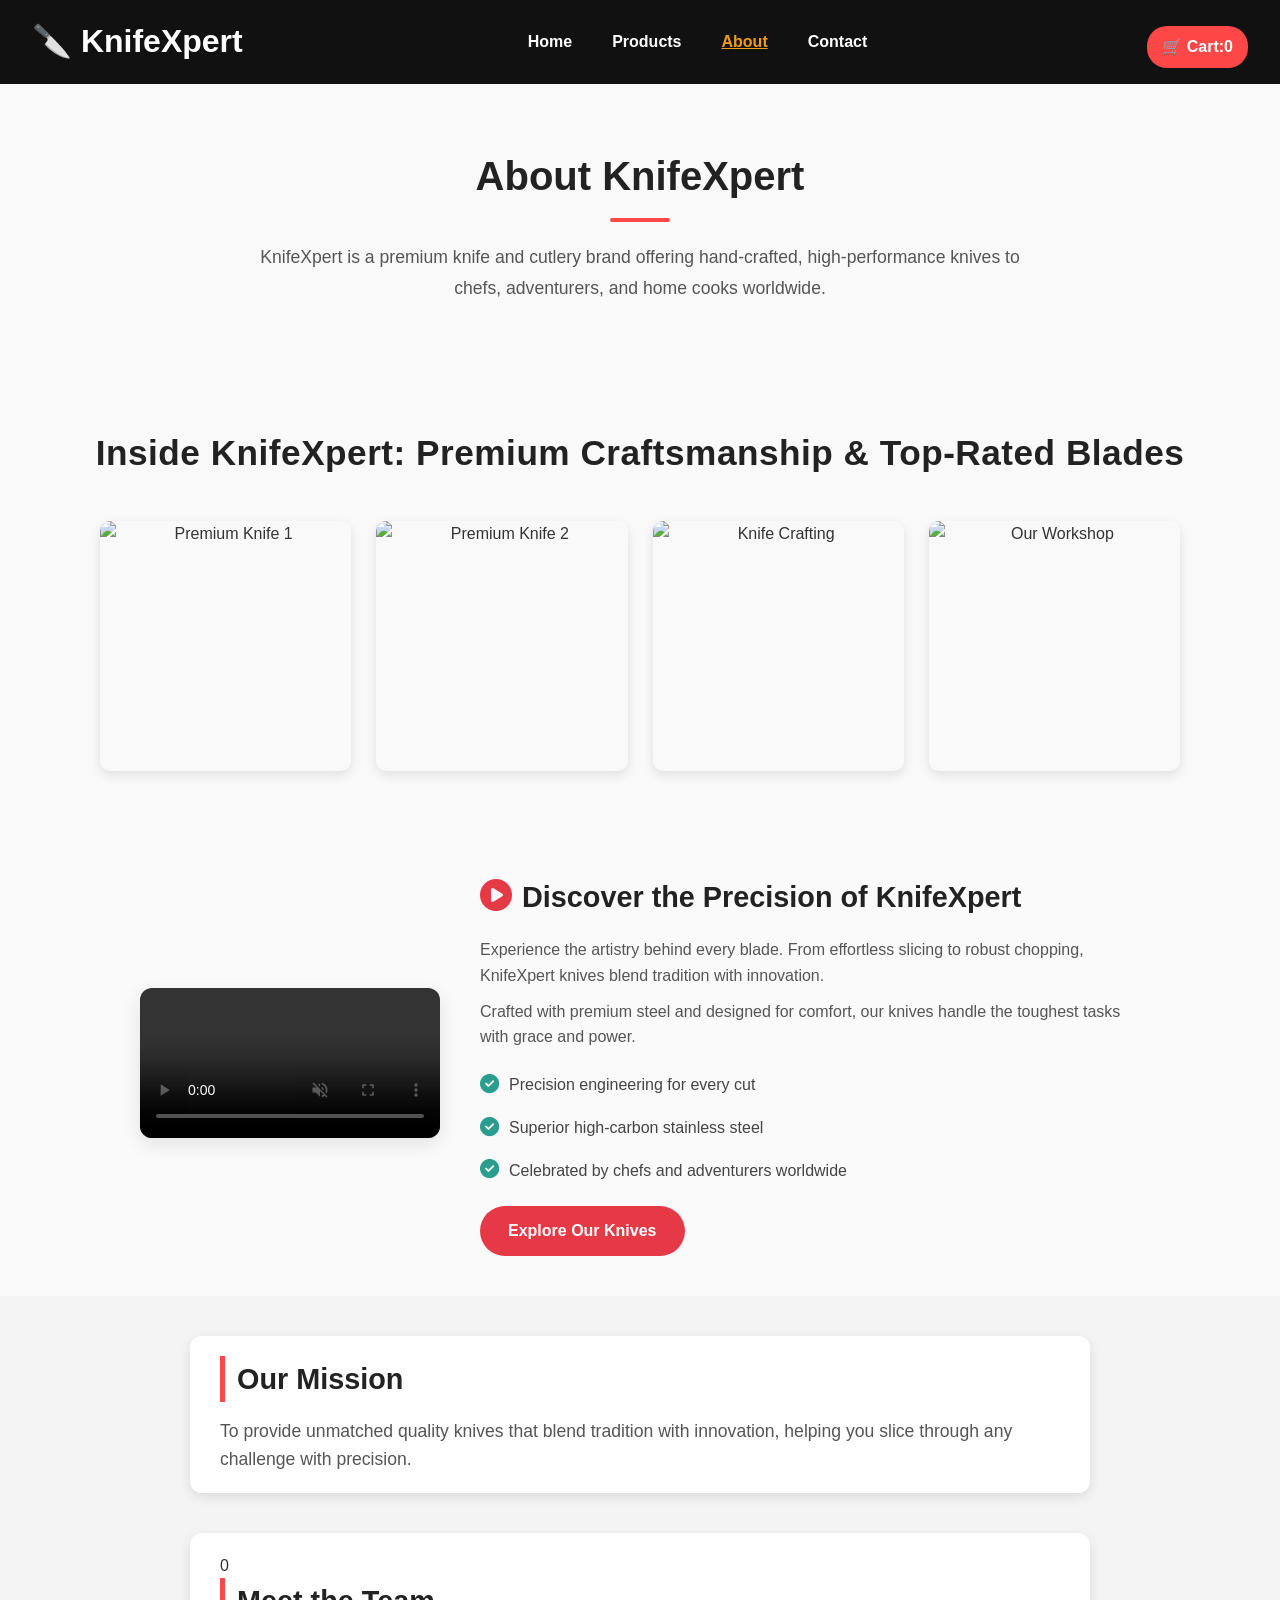
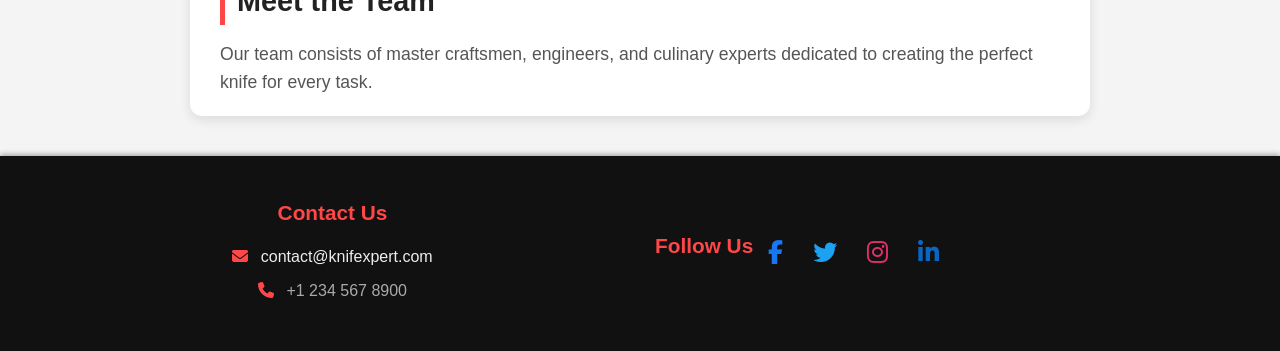
==== commit 70d73b0f: "About.html" ====
--- a/About.html
+++ b/About.html
@@ -86,7 +86,7 @@
 
     <!-- Team Section -->
     <section class="team-section">
-      <h3>Meet the Team</h3>
+   0   <h3>Meet the Team</h3>
       <p>Our team consists of master craftsmen, engineers, and culinary experts dedicated to creating the perfect knife for every task.</p>
     </section>
   </main>
@@ -105,4 +105,5 @@
         <a href="#" aria-label="Twitter"><i class="fab fa-twitter"></i></a>
         <a href="#" aria-label="Instagram"><i class="fab fa-instagram"></i></a>
         <a href="#" aria-label="LinkedIn"><i class="fab fa-linkedin-in"></i></a>
-      </div>  +      </div>  
+
